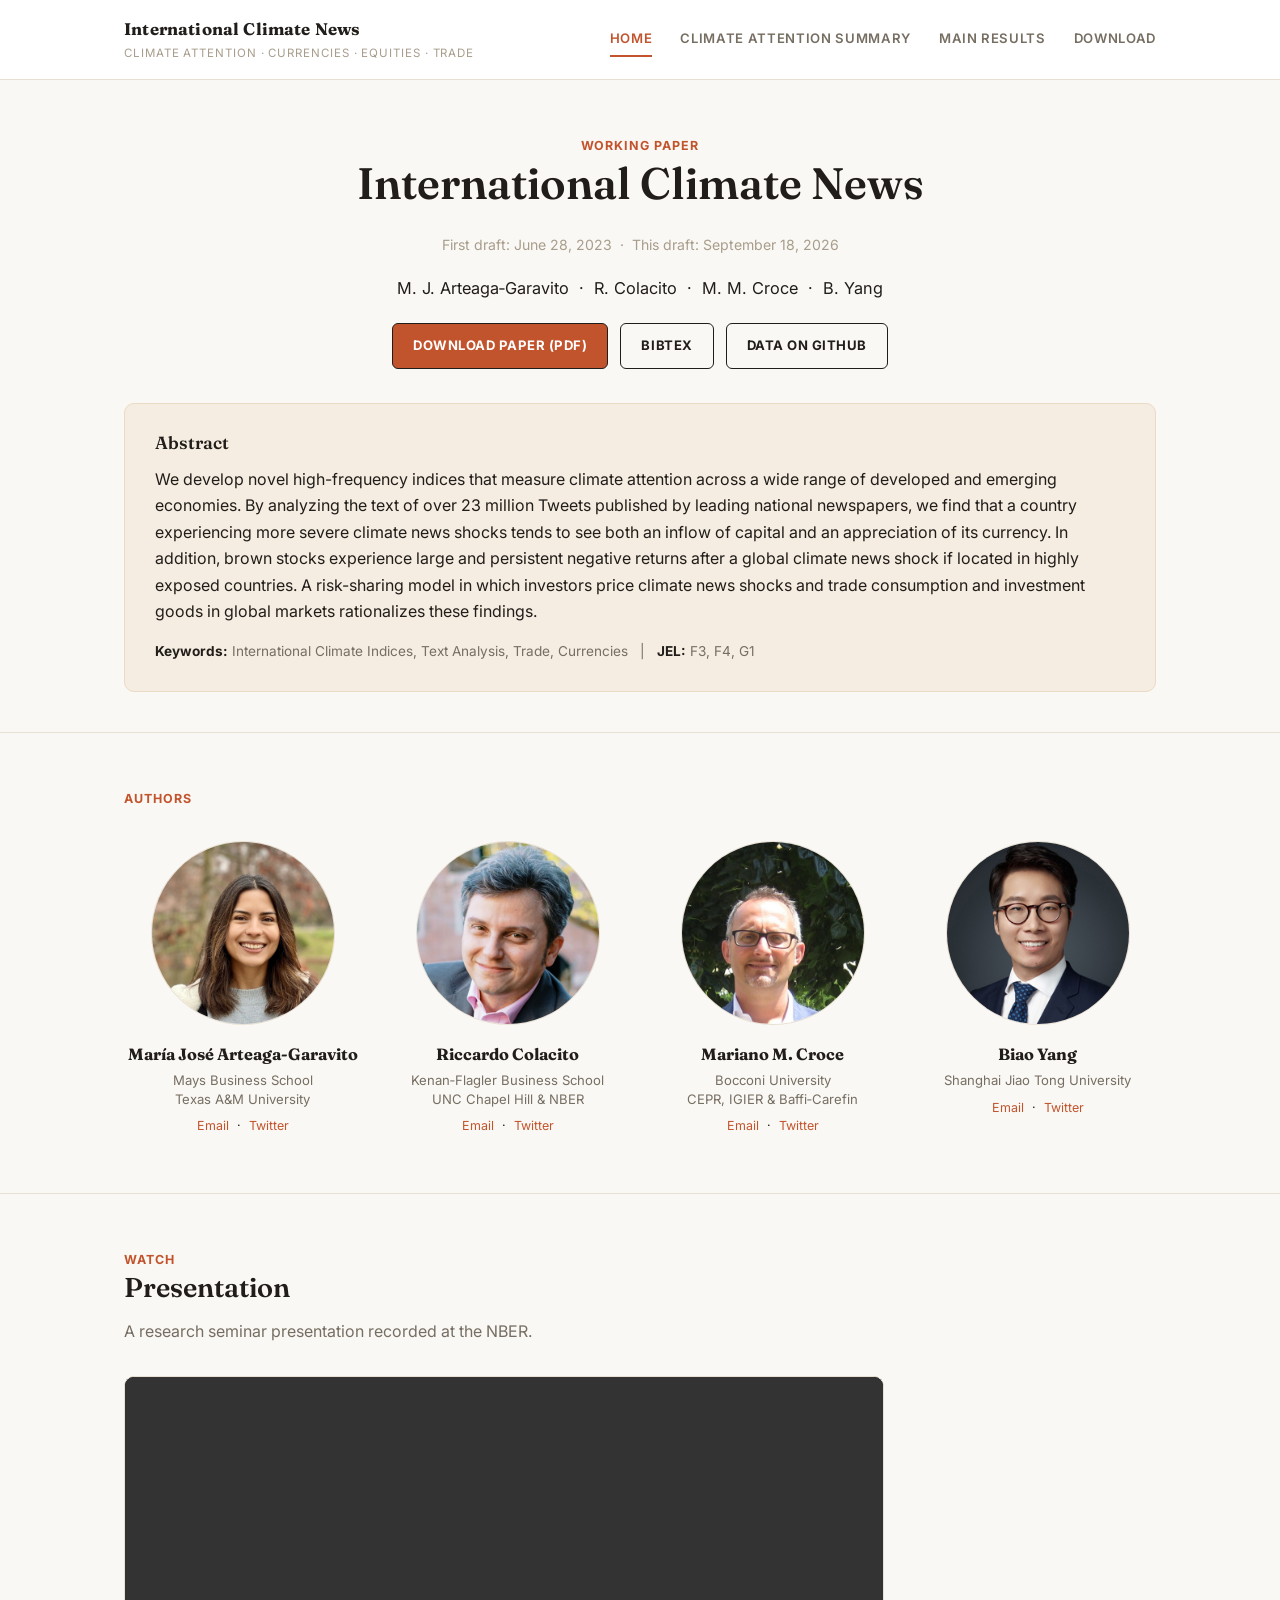
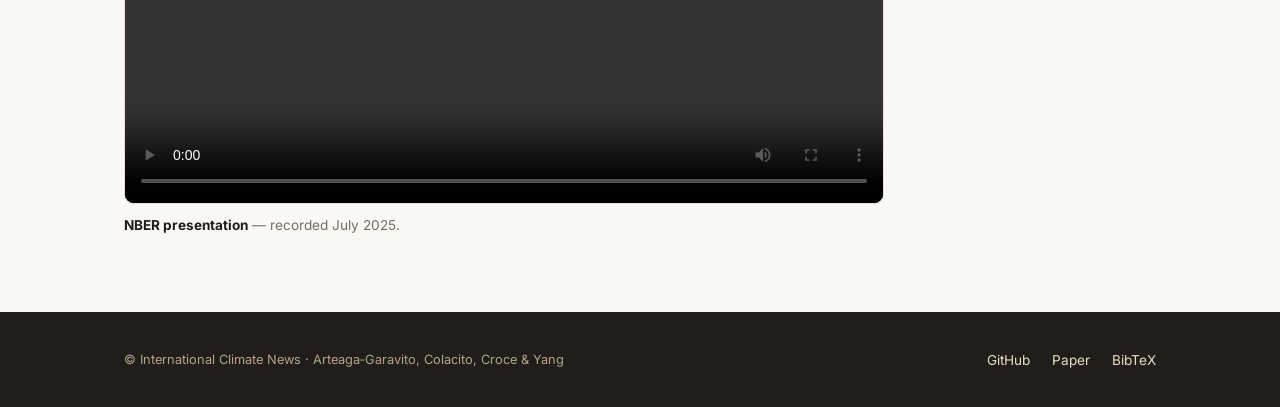
==== index.html @ 5bca8f9d "Use accented "María José" for Arteaga-Garavito's full first name Applies to the author card and BibT" ====
<!doctype html>
<html lang="en">
<head>
<meta charset="utf-8">
<meta name="viewport" content="width=device-width, initial-scale=1">
<title>International Climate News</title>
<meta name="description" content="International Climate News — Arteaga-Garavito, Colacito, Croce &amp; Yang. High-frequency climate attention indices, currencies, equities and global capital flows.">
<link rel="preconnect" href="https://fonts.googleapis.com">
<link rel="preconnect" href="https://fonts.gstatic.com" crossorigin>
<link href="https://fonts.googleapis.com/css2?family=Fraunces:opsz,wght@9..144,400;9..144,600;9..144,700&family=Inter:wght@400;500;600;700&display=swap" rel="stylesheet">
<link rel="stylesheet" href="assets/css/style.css">
</head>
<body>

<header class="site-header">
  <div class="header-inner">
    <a class="brand" href="index.html" style="text-decoration:none;">
      <span class="brand-text">
        <div class="brand-title">International Climate News</div>
        <div class="brand-sub">Climate attention &middot; currencies &middot; equities &middot; trade</div>
      </span>
    </a>
    <nav class="site-nav">
      <a href="index.html" class="active">Home</a>
      <a href="attention.html">Climate Attention Summary</a>
      <a href="results.html">Main Results</a>
      <a href="download.html">Download</a>
    </nav>
  </div>
</header>

<section class="hero hero-center">
  <div class="container">
    <div class="eyebrow">Working Paper</div>
    <h1>International Climate News</h1>
    <div class="dateline">First draft: June 28, 2023 &nbsp;&middot;&nbsp; This draft: September 18, 2026</div>

    <div class="authorline">
      M. J. Arteaga&#8209;Garavito &nbsp;&middot;&nbsp;
      R. Colacito &nbsp;&middot;&nbsp;
      M. M. Croce &nbsp;&middot;&nbsp;
      B. Yang
    </div>

    <div class="btn-row">
      <a class="btn solid" href="assets/paper/International_Climate_News.pdf">Download Paper (PDF)</a>
      <a class="btn outline" href="download.html#bibtex">BibTeX</a>
      <a class="btn outline" href="https://github.com/majoarteaga/ClimateAttentionACCY/tree/main">Data on GitHub</a>
    </div>

    <div class="card abstract-card">
      <h3>Abstract</h3>
      <p>We develop novel high-frequency indices that measure climate attention across a wide range of developed and emerging economies. By analyzing the text of over 23 million Tweets published by leading national newspapers, we find that a country experiencing more severe climate news shocks tends to see both an inflow of capital and an appreciation of its currency. In addition, brown stocks experience large and persistent negative returns after a global climate news shock if located in highly exposed countries. A risk-sharing model in which investors price climate news shocks and trade consumption and investment goods in global markets rationalizes these findings.</p>
      <div class="keywords">
        <strong>Keywords:</strong> International Climate Indices, Text Analysis, Trade, Currencies &nbsp;&nbsp;|&nbsp;&nbsp;
        <strong>JEL:</strong> F3, F4, G1
      </div>
    </div>
  </div>
</section>

<section class="page-section">
  <div class="container">
    <div class="eyebrow">Authors</div>

    <div class="authors-grid">

      <div class="author-card">
        <div class="author-photo"><img src="assets/img/authors/majo.jpg" alt="María José Arteaga-Garavito"></div>
        <div class="author-name">María José Arteaga&#8209;Garavito</div>
        <div class="author-role">Mays Business School<br>Texas A&amp;M University</div>
        <div class="author-links">
          <a href="mailto:majo_arteaga@hotmail.com">Email</a> &middot;
          <a href="https://twitter.com/MajoArteaga">Twitter</a>
        </div>
      </div>

      <div class="author-card">
        <div class="author-photo"><img src="assets/img/authors/ric.jpg" alt="Riccardo Colacito"></div>
        <div class="author-name">Riccardo Colacito</div>
        <div class="author-role">Kenan&#8209;Flagler Business School<br>UNC Chapel Hill &amp; NBER</div>
        <div class="author-links">
          <a href="mailto:ric@unc.edu">Email</a> &middot;
          <a href="https://twitter.com/RColacito">Twitter</a>
        </div>
      </div>

      <div class="author-card">
        <div class="author-photo"><img src="assets/img/authors/max.jpg" alt="Mariano Massimiliano Croce"></div>
        <div class="author-name">Mariano M. Croce</div>
        <div class="author-role">Bocconi University<br>CEPR, IGIER &amp; Baffi&#8209;Carefin</div>
        <div class="author-links">
          <a href="mailto:mmc287@gmail.com">Email</a> &middot;
          <a href="https://twitter.com/MCroce_MacroFin">Twitter</a>
        </div>
      </div>

      <div class="author-card">
        <div class="author-photo"><img src="assets/img/authors/biao.jpg" alt="Biao Yang"></div>
        <div class="author-name">Biao Yang</div>
        <div class="author-role">Shanghai Jiao Tong University</div>
        <div class="author-links">
          <a href="mailto:biao.yang@sjtu.edu.cn">Email</a> &middot;
          <a href="https://twitter.com/Biao90">Twitter</a>
        </div>
      </div>

    </div>
  </div>
</section>

<section class="page-section">
  <div class="container">
    <div class="eyebrow">Watch</div>
    <h2 class="section-title">Presentation</h2>
    <p class="section-intro">A research seminar presentation recorded at the NBER.</p>

    <div style="max-width:760px; margin-top:32px;">
      <div class="video-frame">
        <video controls preload="metadata">
          <source src="assets/video/NBER_video_July2025.mp4" type="video/mp4">
        </video>
      </div>
      <div class="video-caption"><strong>NBER presentation</strong> &mdash; recorded July 2025.</div>
    </div>
  </div>
</section>

<footer class="site-footer">
  <div class="footer-inner">
    <div class="footer-note">&copy; International Climate News &middot; Arteaga&#8209;Garavito, Colacito, Croce &amp; Yang</div>
    <div>
      <a href="https://github.com/majoarteaga/ClimateAttentionACCY/tree/main">GitHub</a>
      <a href="assets/paper/International_Climate_News.pdf">Paper</a>
      <a href="download.html#bibtex">BibTeX</a>
    </div>
  </div>
</footer>

<script src="assets/js/main.js"></script>
</body>
</html>
---- assets/css/style.css ----
/* International Climate News — site stylesheet */

:root {
  --ink: #211d1a;
  --accent: #c2542d;
  --accent-dark: #9c4321;
  --gray: #766e62;
  --gray-light: #a89d8c;
  --border: #e8e0d3;
  --tint: #f5ede1;
  --tint-border: #e9dbc4;
  --bg: #faf8f4;
  --card-bg: #fffefc;
  --max-w: 1080px;
}

* { box-sizing: border-box; }

html { scroll-behavior: smooth; }

body {
  margin: 0;
  background: var(--bg);
  color: var(--ink);
  font-family: "Inter", -apple-system, BlinkMacSystemFont, "Segoe UI", sans-serif;
  font-size: 16px;
  line-height: 1.65;
  -webkit-font-smoothing: antialiased;
}

h1, h2, h3, h4 {
  font-family: "Fraunces", Georgia, "Times New Roman", serif;
  color: var(--ink);
  line-height: 1.25;
  margin: 0 0 0.5em;
  font-weight: 600;
}

p { margin: 0 0 1em; color: var(--ink); }

a { color: var(--accent); text-decoration: none; }
a:hover { text-decoration: underline; }

img { max-width: 100%; display: block; }

.eyebrow {
  font-size: 0.78rem;
  font-weight: 700;
  letter-spacing: 0.08em;
  text-transform: uppercase;
  color: var(--accent);
}

.eyebrow.muted { color: var(--gray-light); }

.container {
  max-width: var(--max-w);
  margin: 0 auto;
  padding: 0 24px;
}

/* Header / nav */
header.site-header {
  border-bottom: 1px solid var(--border);
  position: sticky;
  top: 0;
  background: rgba(255,255,255,0.96);
  backdrop-filter: blur(6px);
  z-index: 50;
}

.header-inner {
  max-width: var(--max-w);
  margin: 0 auto;
  padding: 16px 24px;
  display: flex;
  align-items: center;
  justify-content: space-between;
  gap: 16px;
  flex-wrap: wrap;
}

.brand {
  display: flex;
  align-items: center;
  gap: 12px;
  color: var(--ink);
}

.brand-text .brand-title {
  font-family: "Fraunces", serif;
  font-weight: 700;
  font-size: 1.05rem;
  color: var(--ink);
  letter-spacing: 0.01em;
}

.brand-text .brand-sub {
  font-size: 0.72rem;
  letter-spacing: 0.08em;
  text-transform: uppercase;
  color: var(--gray-light);
}

nav.site-nav {
  display: flex;
  gap: 28px;
  flex-wrap: wrap;
}

nav.site-nav a {
  font-size: 0.82rem;
  font-weight: 600;
  letter-spacing: 0.05em;
  text-transform: uppercase;
  color: var(--gray);
  padding: 6px 0;
  border-bottom: 2px solid transparent;
}

nav.site-nav a:hover,
nav.site-nav a.active {
  color: var(--accent);
  border-bottom-color: var(--accent);
  text-decoration: none;
}

/* Hero */
.hero {
  padding: 56px 0 40px;
  border-bottom: 1px solid var(--border);
}

.hero h1 {
  font-size: clamp(2rem, 4vw, 2.75rem);
  max-width: 820px;
}

.hero .dateline {
  color: var(--gray-light);
  font-size: 0.88rem;
  margin-top: 6px;
}

.authorline {
  font-size: 1.02rem;
  margin: 18px 0 22px;
  color: var(--ink);
}

.authorline .aff {
  color: var(--gray);
  font-size: 0.86rem;
}

/* Centered hero (Home) */
.hero-center > .container > .eyebrow,
.hero-center > .container > h1,
.hero-center > .container > .dateline,
.hero-center > .container > .authorline {
  text-align: center;
}
.hero-center h1 { margin-left: auto; margin-right: auto; }
.hero-center .btn-row { justify-content: center; }

/* Justified, wide-measure paragraphs */
.justify { text-align: justify; text-align-last: left; }
.wide-justify {
  max-width: none !important;
  text-align: justify;
  text-align-last: left;
}

/* Buttons */
.btn-row {
  display: flex;
  flex-wrap: wrap;
  gap: 12px;
  margin-top: 22px;
}

.btn {
  display: inline-flex;
  align-items: center;
  gap: 8px;
  padding: 11px 20px;
  border-radius: 6px;
  font-size: 0.82rem;
  font-weight: 700;
  letter-spacing: 0.04em;
  text-transform: uppercase;
  border: 1.5px solid var(--ink);
  cursor: pointer;
  font-family: inherit;
}

.btn.solid {
  background: var(--accent);
  color: #fff;
}
.btn.solid:hover { background: var(--accent-dark); text-decoration: none; }

.btn.outline {
  background: transparent;
  color: var(--ink);
}
.btn.outline:hover { background: var(--tint); text-decoration: none; }

/* Abstract card */
.card {
  border: 1px solid var(--border);
  border-radius: 10px;
  padding: 28px 30px;
  background: var(--card-bg);
}

.abstract-card {
  margin-top: 34px;
  background: var(--tint);
  border-color: var(--tint-border);
}

.abstract-card h3 {
  margin-bottom: 12px;
  font-size: 1.1rem;
}

.keywords {
  margin-top: 16px;
  font-size: 0.85rem;
  color: var(--gray);
}

.keywords strong { color: var(--ink); }

/* Sections */
section.page-section {
  padding: 56px 0;
  border-bottom: 1px solid var(--border);
}

section.page-section:last-of-type { border-bottom: none; }

.section-label {
  margin-bottom: 8px;
}

.section-title {
  font-size: 1.7rem;
  max-width: 760px;
}

.section-intro {
  color: var(--gray);
  max-width: 720px;
  margin-top: 10px;
}

/* Authors grid */
.authors-grid {
  display: grid;
  grid-template-columns: repeat(4, 1fr);
  gap: 28px;
  margin-top: 32px;
}

@media (max-width: 820px) {
  .authors-grid { grid-template-columns: repeat(2, 1fr); }
}
@media (max-width: 480px) {
  .authors-grid { grid-template-columns: 1fr; }
}

.author-card { text-align: center; }

.author-photo {
  width: 184px;
  height: 184px;
  border-radius: 50%;
  overflow: hidden;
  margin: 0 auto 16px;
  border: 1px solid var(--border);
  background: var(--tint);
}

.author-photo img {
  width: 100%;
  height: 100%;
  object-fit: cover;
}

.author-name {
  font-family: "Fraunces", serif;
  font-weight: 700;
  color: var(--ink);
  font-size: 1.02rem;
}

.author-role {
  font-size: 0.82rem;
  color: var(--gray);
  margin-top: 3px;
  line-height: 1.4;
}

.author-links {
  margin-top: 8px;
  font-size: 0.78rem;
}

.author-links a { color: var(--accent); margin: 0 4px; }

/* Videos */
.video-grid {
  display: grid;
  grid-template-columns: 1fr 1fr;
  gap: 28px;
  margin-top: 32px;
}

@media (max-width: 820px) {
  .video-grid { grid-template-columns: 1fr; }
}

.video-frame {
  position: relative;
  width: 100%;
  aspect-ratio: 16 / 9;
  border-radius: 10px;
  overflow: hidden;
  border: 1px solid var(--border);
  background: #000;
}

.video-frame video,
.video-frame iframe {
  width: 100%;
  height: 100%;
  border: 0;
  display: block;
}

.video-caption {
  margin-top: 10px;
  font-size: 0.85rem;
  color: var(--gray);
}

.video-caption strong { color: var(--ink); }

/* Stat strip */
.stat-strip {
  display: grid;
  grid-template-columns: repeat(4, 1fr);
  gap: 20px;
  margin-top: 34px;
}

@media (max-width: 820px) {
  .stat-strip { grid-template-columns: repeat(2, 1fr); }
}

.stat-box {
  border: 1px solid var(--border);
  border-radius: 10px;
  padding: 20px;
}

.stat-num {
  font-family: "Fraunces", serif;
  font-size: 1.9rem;
  color: var(--ink);
  font-weight: 700;
}

.stat-label {
  font-size: 0.82rem;
  color: var(--gray);
  margin-top: 4px;
}

/* Figure block */
.figure-block {
  margin-top: 30px;
  border: 1px solid var(--border);
  border-radius: 10px;
  overflow: hidden;
  background: var(--card-bg);
}

.figure-block img { width: 100%; }

.figure-caption {
  padding: 16px 22px 20px;
  border-top: 1px solid var(--border);
  background: #fdfbf7;
}

.figure-caption .fig-tag {
  font-size: 0.72rem;
  font-weight: 700;
  letter-spacing: 0.06em;
  text-transform: uppercase;
  color: var(--gray-light);
}

.figure-caption p {
  margin: 6px 0 0;
  font-size: 0.9rem;
  color: var(--gray);
}

/* Methodology steps */
.steps {
  margin-top: 30px;
  display: grid;
  grid-template-columns: repeat(3, 1fr);
  gap: 22px;
}

@media (max-width: 820px) {
  .steps { grid-template-columns: 1fr; }
}

.step {
  border: 1px solid var(--border);
  border-radius: 10px;
  padding: 22px;
}

.step-num {
  font-family: "Fraunces", serif;
  color: var(--accent);
  font-size: 1.3rem;
  font-weight: 700;
  margin-bottom: 8px;
}

.step h4 { font-size: 1rem; margin-bottom: 6px; }
.step p { font-size: 0.88rem; color: var(--gray); margin: 0; }

/* Results category cards */
.result-card {
  margin-top: 36px;
  border: 1px solid var(--border);
  border-radius: 12px;
  overflow: hidden;
}

.result-head {
  padding: 24px 28px 0;
}

.result-head .eyebrow { color: var(--accent); }

.result-head h3 {
  font-size: 1.4rem;
  margin: 6px 0 10px;
}

.result-head p {
  color: var(--gray);
  text-align: justify;
  text-align-last: left;
}

.result-figure { padding: 8px 28px 28px; }

.result-figure img {
  border: 1px solid var(--border);
  border-radius: 8px;
}

.result-figure .figure-caption {
  border: none;
  padding: 14px 2px 0;
  background: transparent;
}

.finding-box {
  margin: 0 28px 26px;
  background: var(--tint);
  border: 1px solid var(--tint-border);
  border-radius: 8px;
  padding: 16px 20px;
}

.finding-box .eyebrow { color: var(--ink); font-size: 0.72rem; }
.finding-box p { margin: 6px 0 0; font-size: 0.92rem; }

/* Download cards */
.download-grid {
  display: grid;
  grid-template-columns: 1fr 1fr;
  gap: 24px;
  margin-top: 30px;
}

@media (max-width: 820px) {
  .download-grid { grid-template-columns: 1fr; }
}

.download-card {
  border: 1px solid var(--border);
  border-radius: 12px;
  padding: 28px;
  display: flex;
  flex-direction: column;
  gap: 12px;
}

.download-card .icon {
  width: 42px;
  height: 42px;
  border-radius: 10px;
  background: var(--tint);
  display: flex;
  align-items: center;
  justify-content: center;
  color: var(--accent);
  font-size: 1.2rem;
}

.download-card h3 { font-size: 1.15rem; margin-bottom: 2px; }
.download-card p { color: var(--gray); font-size: 0.92rem; flex-grow: 1; }

/* Bibtex */
.bibtex-box {
  margin-top: 14px;
  background: var(--tint);
  border: 1px solid var(--border);
  border-radius: 8px;
  padding: 18px 20px;
  font-family: "SFMono-Regular", Consolas, "Liberation Mono", Menlo, monospace;
  font-size: 0.82rem;
  color: var(--ink);
  white-space: pre-wrap;
  word-break: break-word;
  position: relative;
}

.copy-btn {
  position: absolute;
  top: 12px;
  right: 12px;
  font-size: 0.7rem;
  font-weight: 700;
  letter-spacing: 0.04em;
  text-transform: uppercase;
  background: var(--card-bg);
  border: 1px solid var(--border);
  border-radius: 5px;
  padding: 5px 10px;
  cursor: pointer;
  color: var(--accent);
  font-family: "Inter", sans-serif;
}
.copy-btn:hover { background: var(--tint); }

/* Data dictionary table */
.data-table {
  margin-top: 16px;
  width: 100%;
  border-collapse: collapse;
  font-size: 0.88rem;
}

.data-table th, .data-table td {
  text-align: left;
  padding: 10px 12px;
  border-bottom: 1px solid var(--border);
}

.data-table th {
  color: var(--accent);
  font-size: 0.75rem;
  text-transform: uppercase;
  letter-spacing: 0.05em;
}

.data-table td { color: var(--gray); }

/* Footer */
footer.site-footer {
  background: var(--ink);
  color: #e9ddc9;
  padding: 34px 0;
  margin-top: 20px;
}

.footer-inner {
  max-width: var(--max-w);
  margin: 0 auto;
  padding: 0 24px;
  display: flex;
  align-items: center;
  justify-content: space-between;
  flex-wrap: wrap;
  gap: 16px;
}

.footer-inner a {
  color: #e9ddc9;
  font-size: 0.85rem;
  margin-left: 18px;
}

.footer-inner a:first-of-type { margin-left: 0; }

.footer-note {
  font-size: 0.8rem;
  color: #b3a58e;
}

/* Utility */
.mt-0 { margin-top: 0; }
.text-center { text-align: center; }
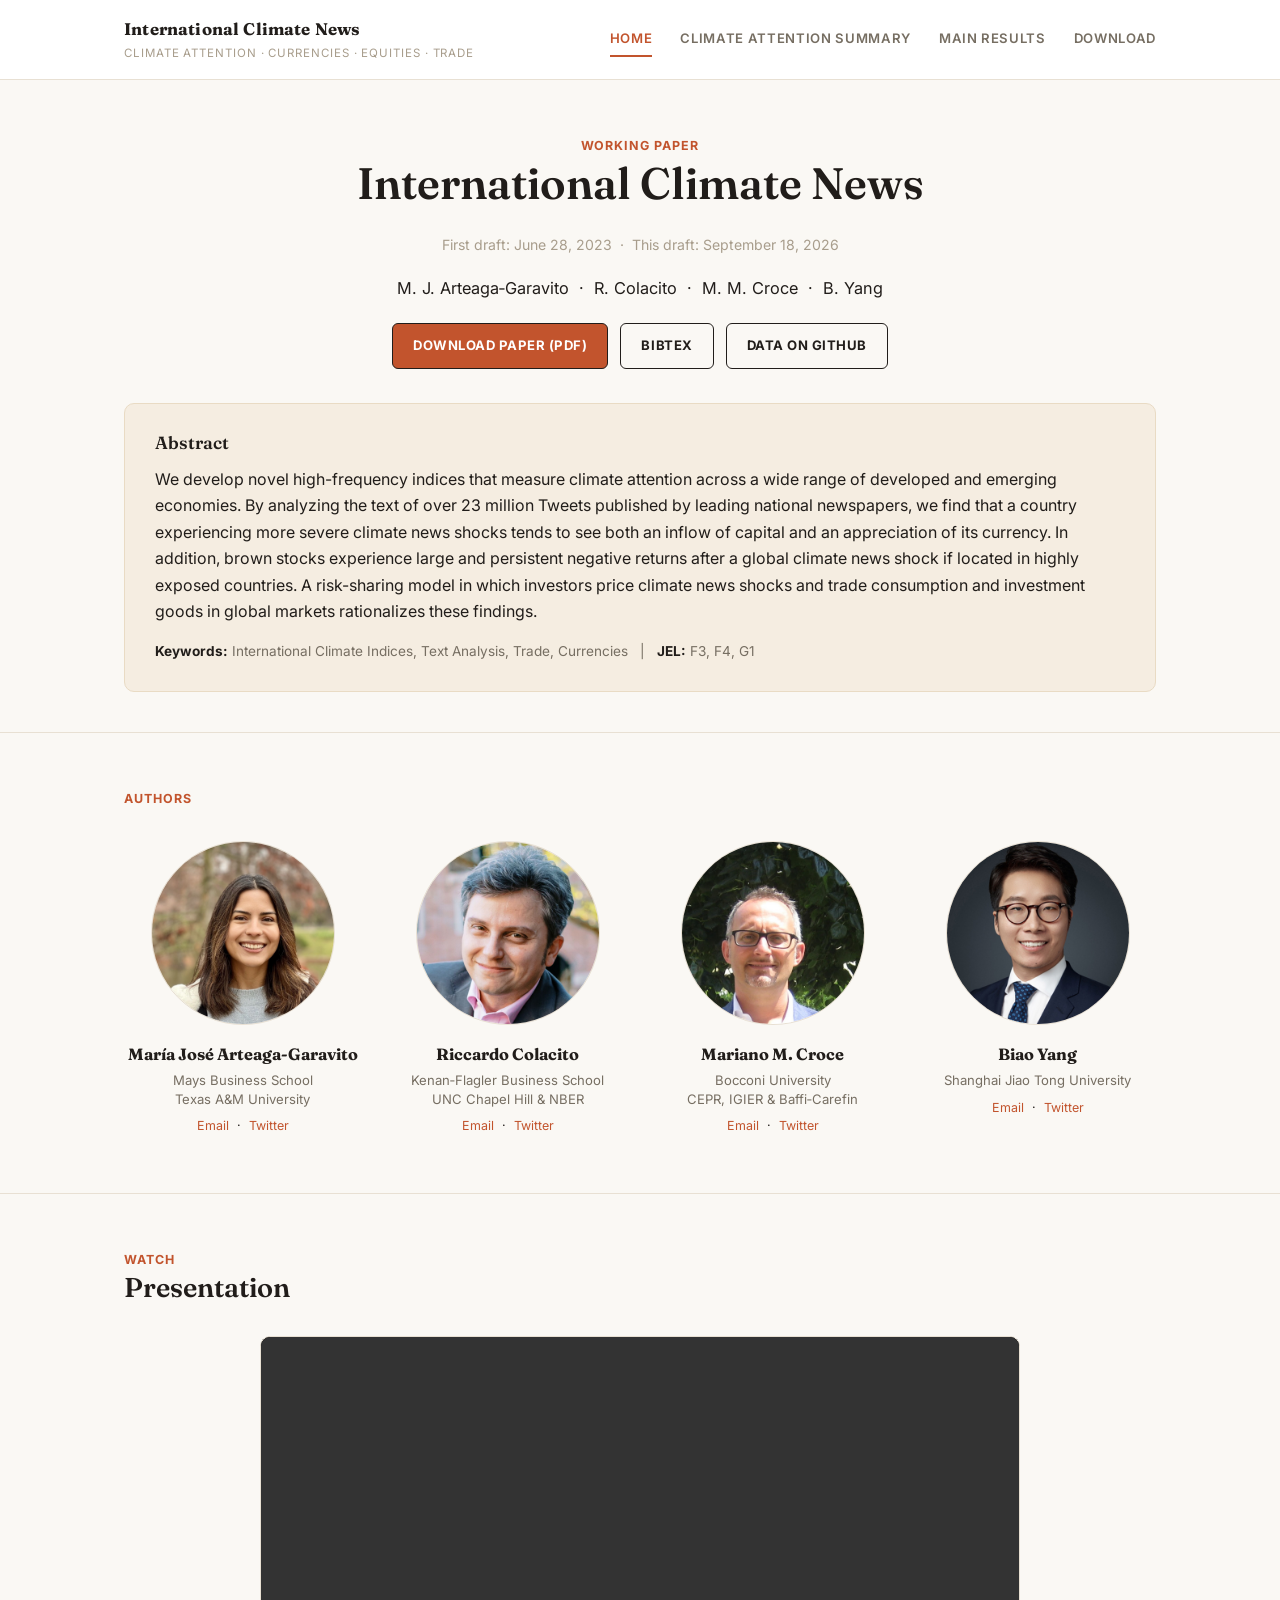
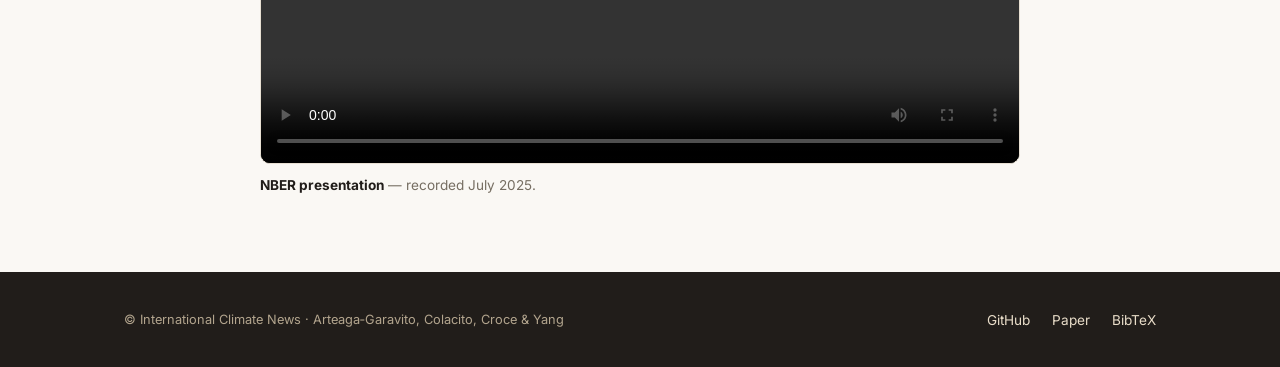
==== commit 69d44ce9: "Center the NBER video and drop the intro description line Co-Authored-By: Claude Sonnet 5 <noreply@a" ====
--- a/index.html
+++ b/index.html
@@ -113,9 +113,8 @@
   <div class="container">
     <div class="eyebrow">Watch</div>
     <h2 class="section-title">Presentation</h2>
-    <p class="section-intro">A research seminar presentation recorded at the NBER.</p>
 
-    <div style="max-width:760px; margin-top:32px;">
+    <div style="max-width:760px; margin:32px auto 0;">
       <div class="video-frame">
         <video controls preload="metadata">
           <source src="assets/video/NBER_video_July2025.mp4" type="video/mp4">
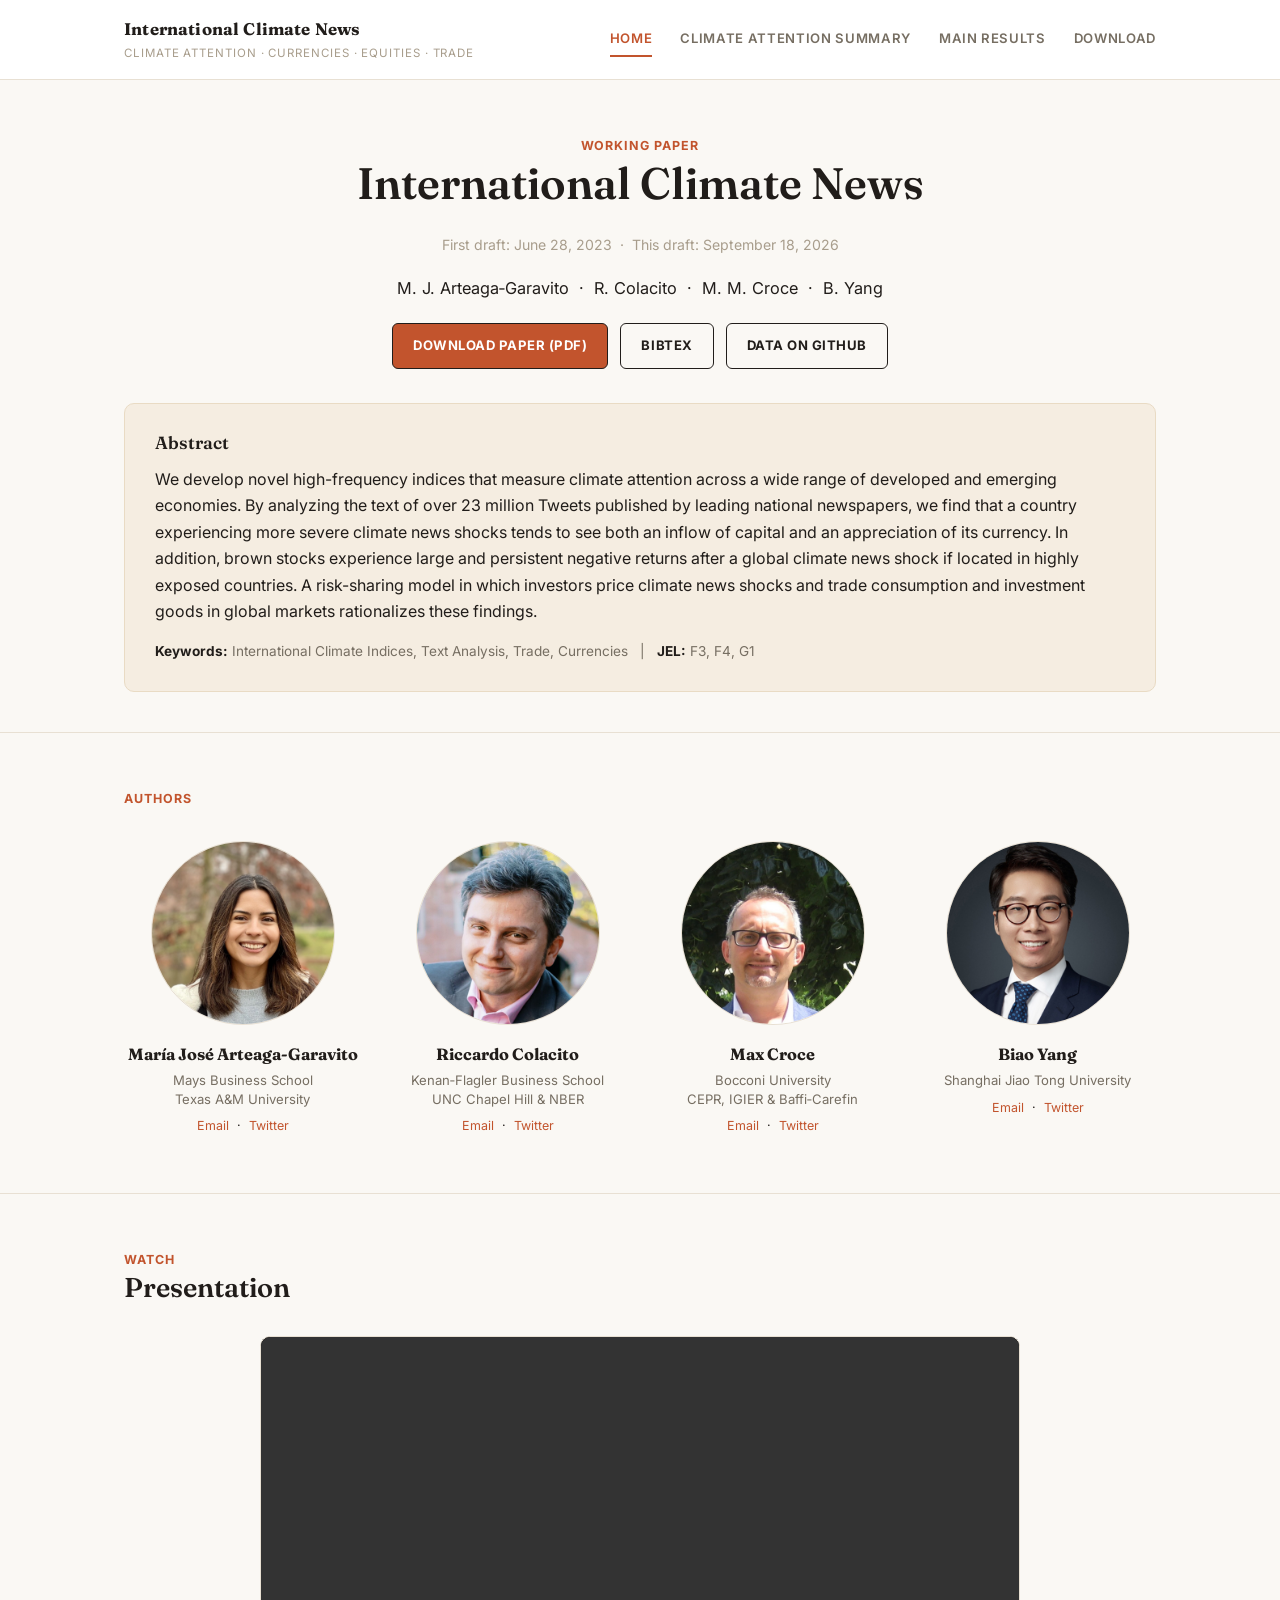
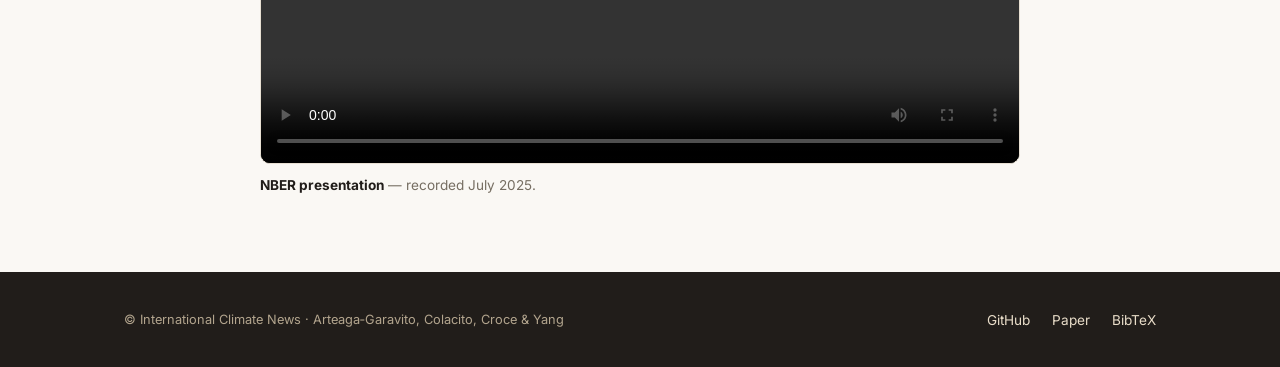
==== commit 00060505: "Display Croce as "Max Croce" on the author card Co-Authored-By: Claude Sonnet 5 <noreply@anthropic.c" ====
--- a/index.html
+++ b/index.html
@@ -86,8 +86,8 @@
       </div>
 
       <div class="author-card">
-        <div class="author-photo"><img src="assets/img/authors/max.jpg" alt="Mariano Massimiliano Croce"></div>
-        <div class="author-name">Mariano M. Croce</div>
+        <div class="author-photo"><img src="assets/img/authors/max.jpg" alt="Max Croce"></div>
+        <div class="author-name">Max Croce</div>
         <div class="author-role">Bocconi University<br>CEPR, IGIER &amp; Baffi&#8209;Carefin</div>
         <div class="author-links">
           <a href="mailto:mmc287@gmail.com">Email</a> &middot;
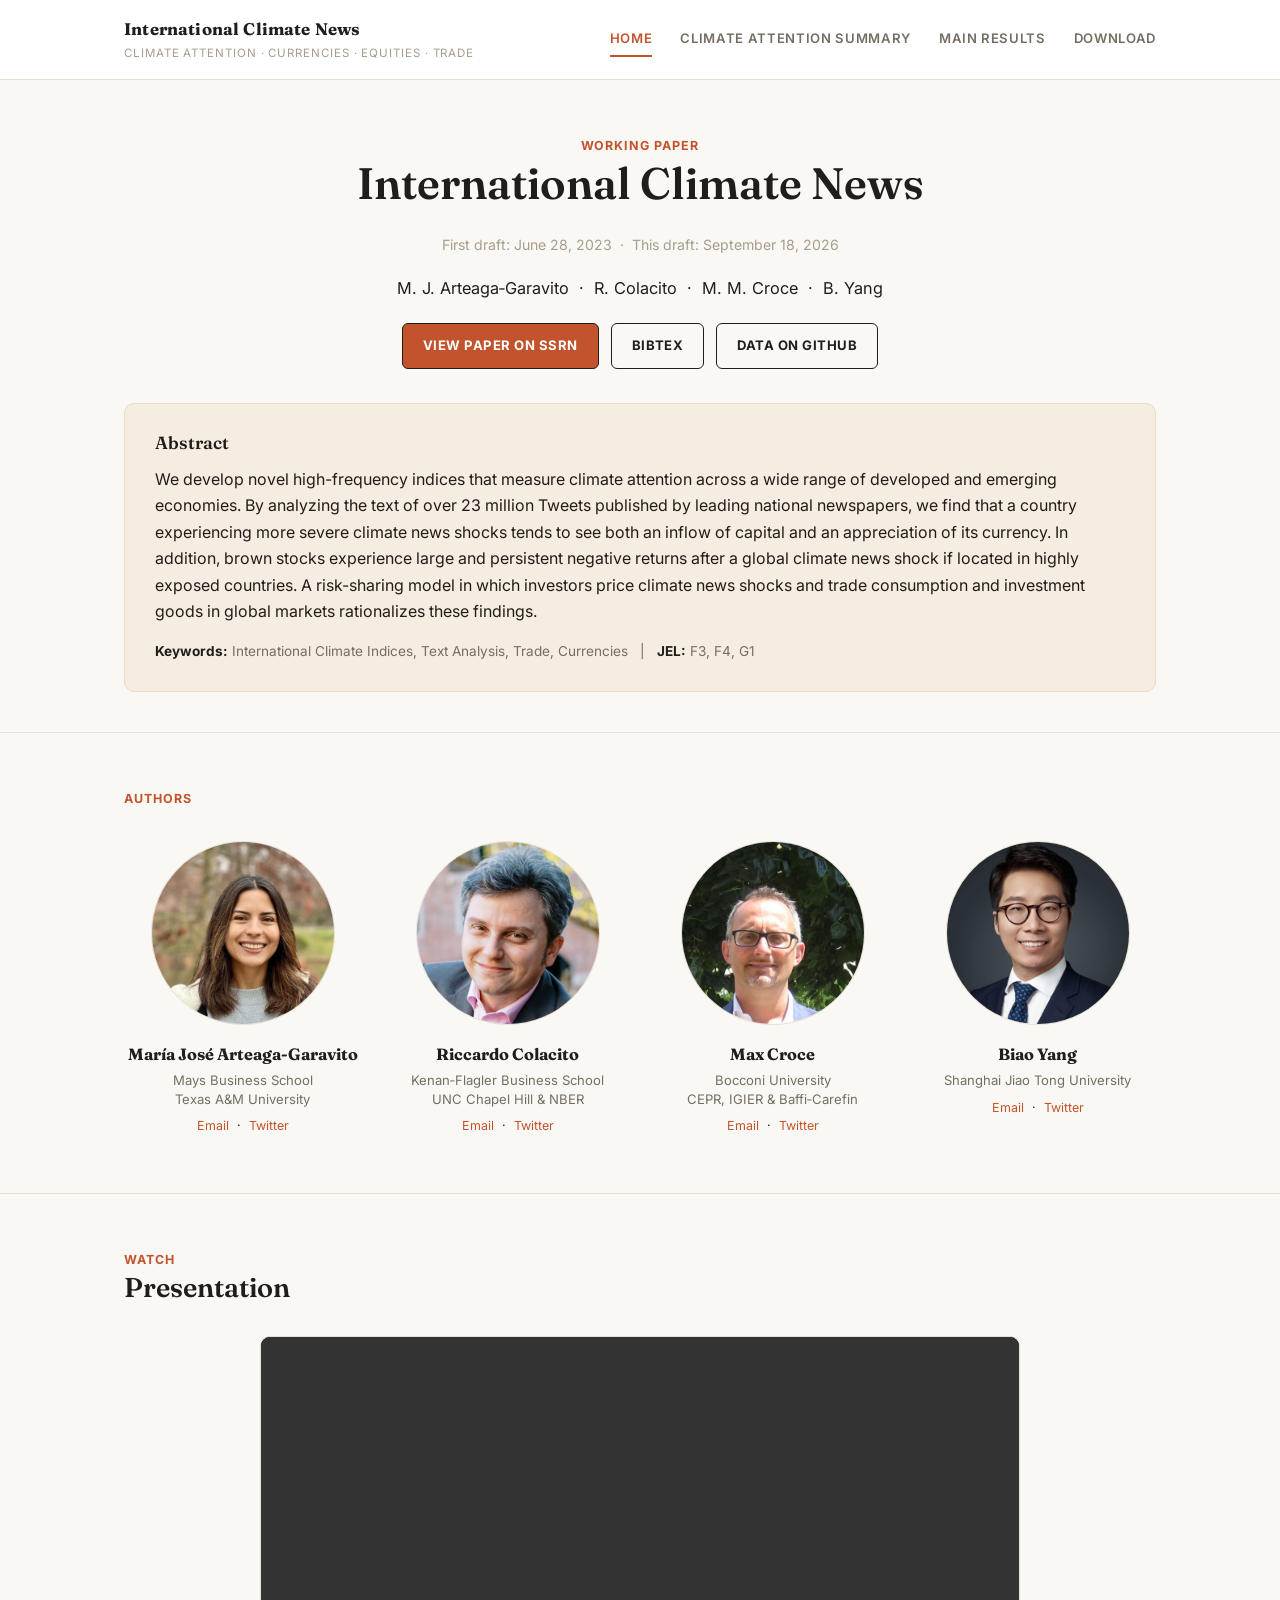
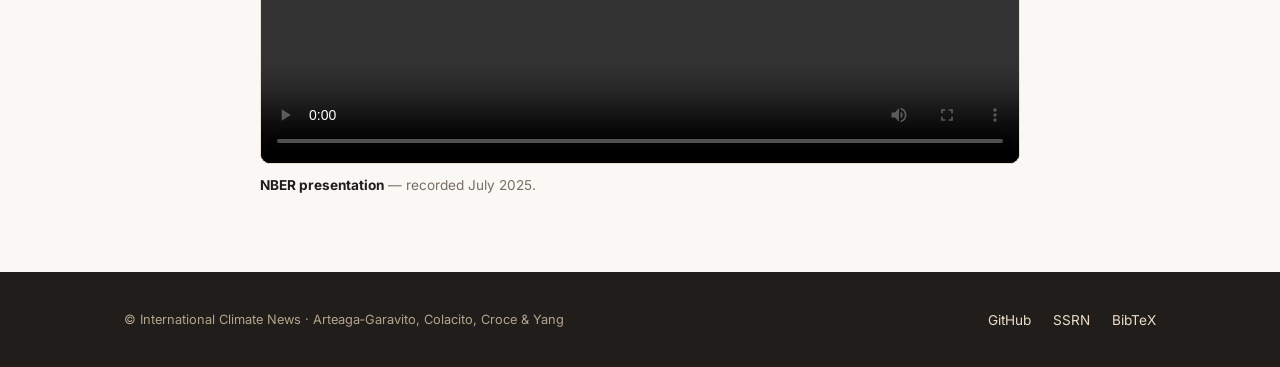
==== commit 88202af7: "Point all paper links to SSRN and drop the hosted PDF Every "Download Paper" / "Paper" link now goes" ====
--- a/index.html
+++ b/index.html
@@ -43,7 +43,7 @@
     </div>
 
     <div class="btn-row">
-      <a class="btn solid" href="assets/paper/International_Climate_News.pdf">Download Paper (PDF)</a>
+      <a class="btn solid" href="https://papers.ssrn.com/sol3/papers.cfm?abstract_id=4713016" target="_blank" rel="noopener">View Paper on SSRN</a>
       <a class="btn outline" href="download.html#bibtex">BibTeX</a>
       <a class="btn outline" href="https://github.com/majoarteaga/ClimateAttentionACCY/tree/main">Data on GitHub</a>
     </div>
@@ -130,7 +130,7 @@
     <div class="footer-note">&copy; International Climate News &middot; Arteaga&#8209;Garavito, Colacito, Croce &amp; Yang</div>
     <div>
       <a href="https://github.com/majoarteaga/ClimateAttentionACCY/tree/main">GitHub</a>
-      <a href="assets/paper/International_Climate_News.pdf">Paper</a>
+      <a href="https://papers.ssrn.com/sol3/papers.cfm?abstract_id=4713016" target="_blank" rel="noopener">SSRN</a>
       <a href="download.html#bibtex">BibTeX</a>
     </div>
   </div>
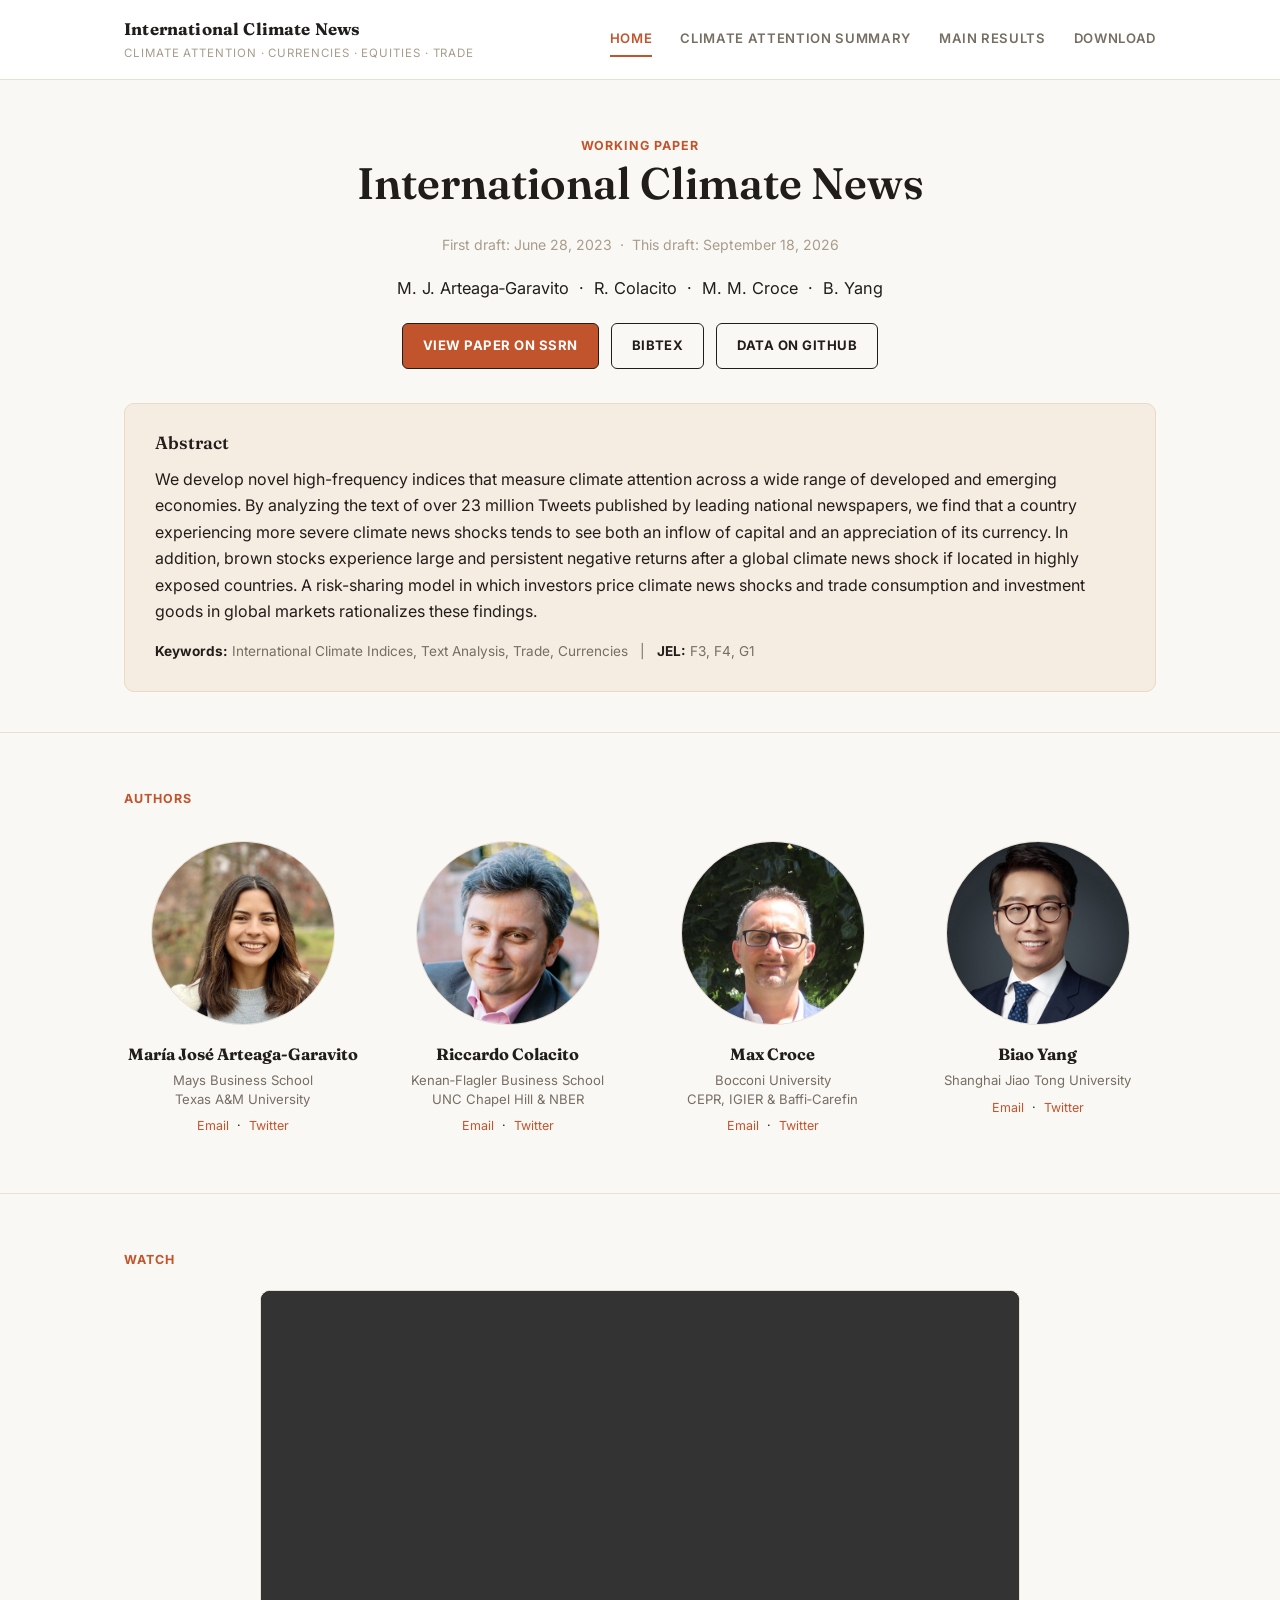
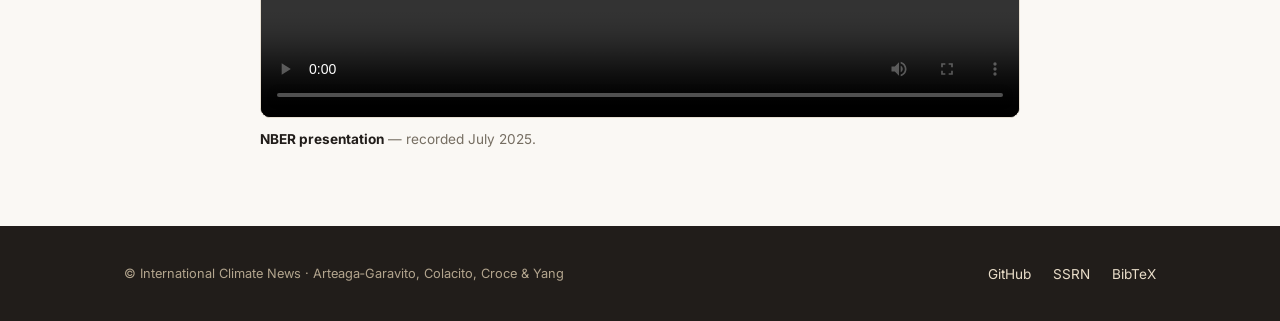
==== commit 9e963c55: "Remove Watch section subtitle; re-center Max's photo crop The face in max.jpg was shifted left of th" ====
--- a/index.html
+++ b/index.html
@@ -112,9 +112,8 @@
 <section class="page-section">
   <div class="container">
     <div class="eyebrow">Watch</div>
-    <h2 class="section-title">Presentation</h2>
 
-    <div style="max-width:760px; margin:32px auto 0;">
+    <div style="max-width:760px; margin:20px auto 0;">
       <div class="video-frame">
         <video controls preload="metadata">
           <source src="assets/video/NBER_video_July2025.mp4" type="video/mp4">
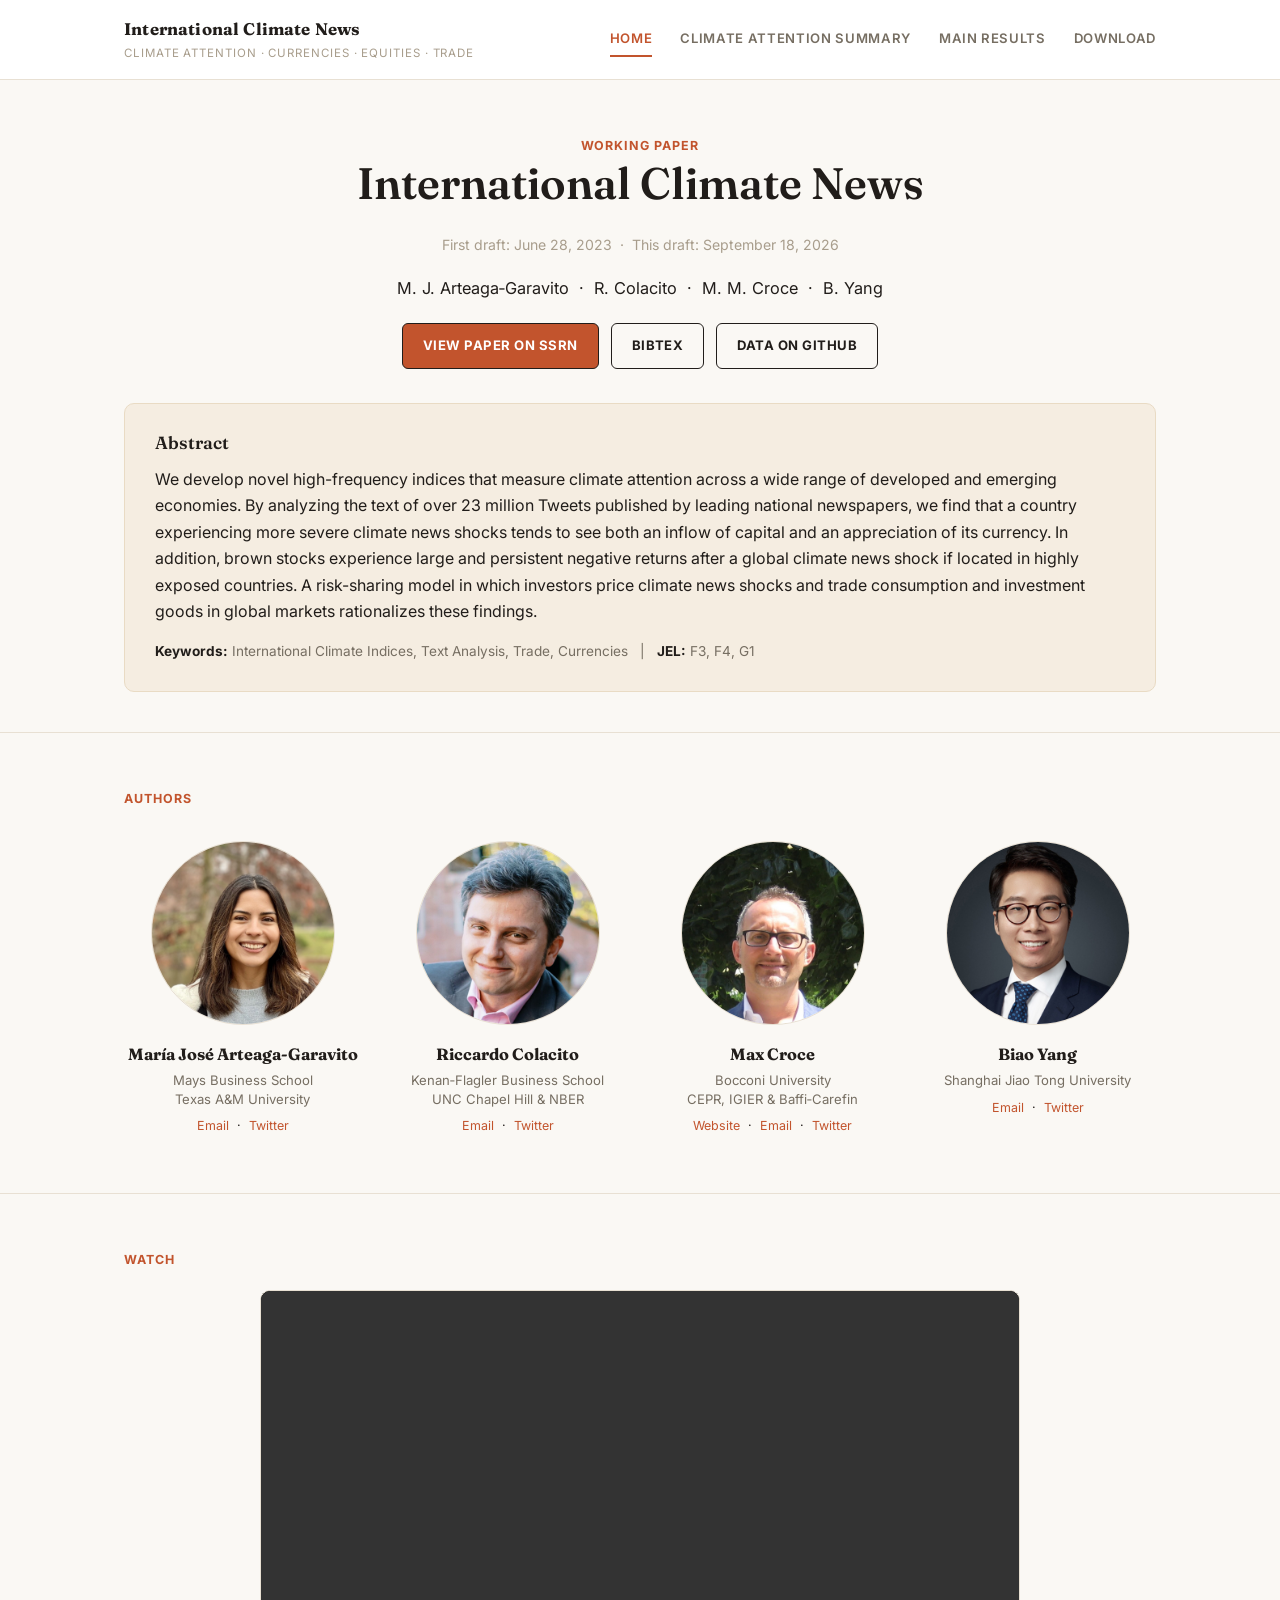
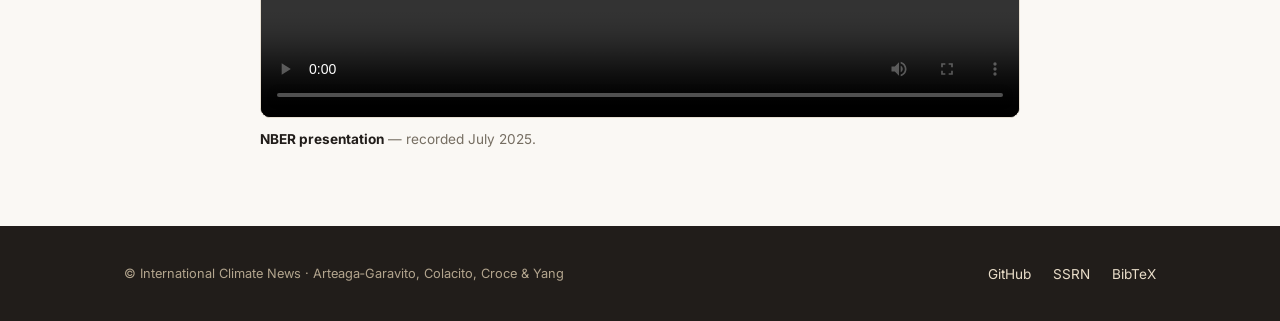
==== commit f51f1ef2: "Add Max Croce's website to his author card Co-Authored-By: Claude Opus 5.5 <noreply@anthropic.com>" ====
--- a/index.html
+++ b/index.html
@@ -90,6 +90,7 @@
         <div class="author-name">Max Croce</div>
         <div class="author-role">Bocconi University<br>CEPR, IGIER &amp; Baffi&#8209;Carefin</div>
         <div class="author-links">
+          <a href="https://mmcroce.com/" target="_blank" rel="noopener">Website</a> &middot;
           <a href="mailto:mmc287@gmail.com">Email</a> &middot;
           <a href="https://twitter.com/MCroce_MacroFin">Twitter</a>
         </div>
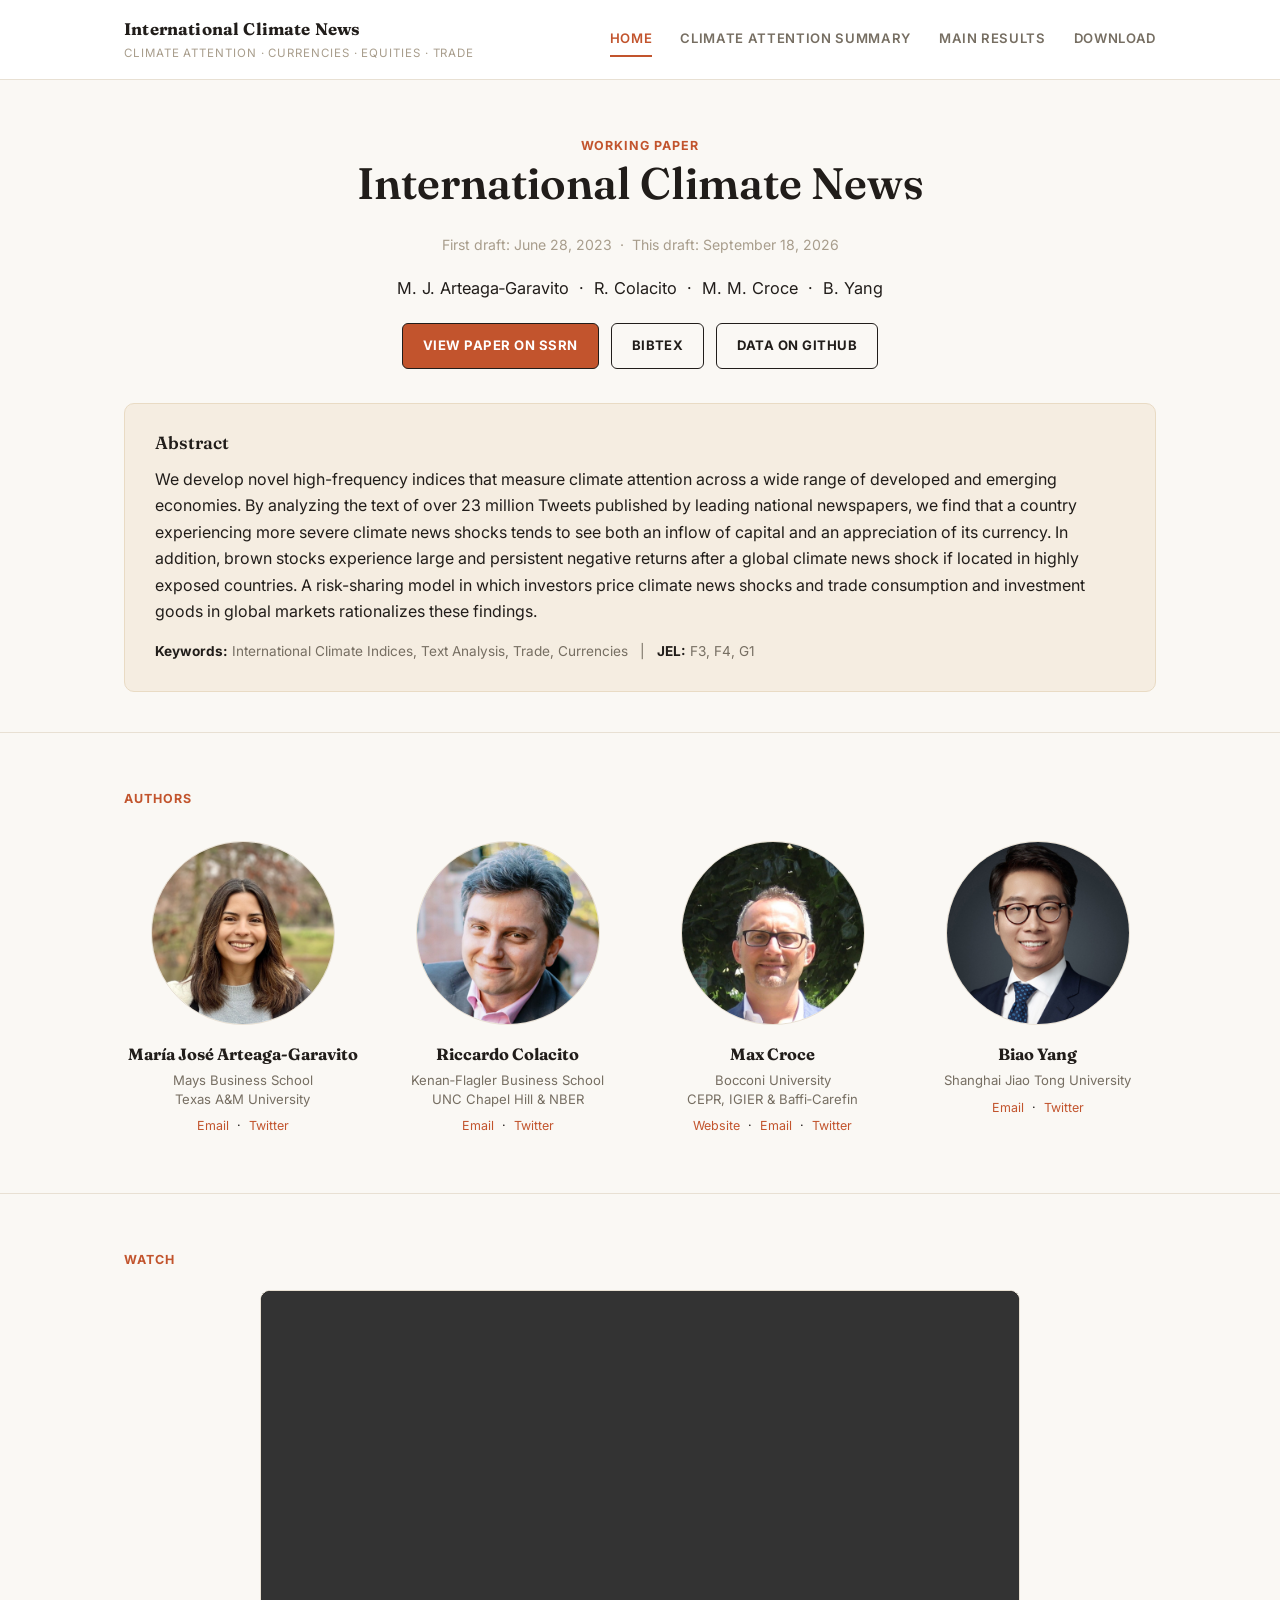
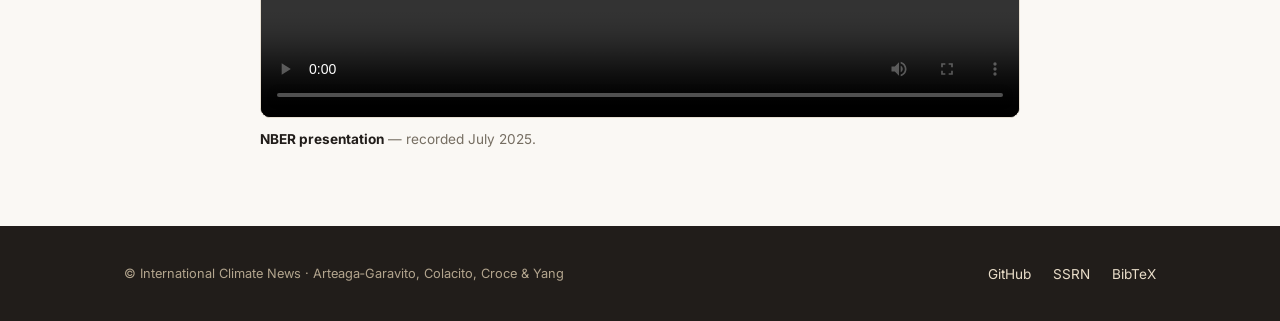
==== commit 5b3259cc: "Re-center Arteaga-Garavito photo; use Texas A&M email Co-Authored-By: Claude Opus 5.5 <noreply@anthr" ====
--- a/index.html
+++ b/index.html
@@ -70,7 +70,7 @@
         <div class="author-name">María José Arteaga&#8209;Garavito</div>
         <div class="author-role">Mays Business School<br>Texas A&amp;M University</div>
         <div class="author-links">
-          <a href="mailto:majo_arteaga@hotmail.com">Email</a> &middot;
+          <a href="mailto:maria.arteaga@tamu.edu">Email</a> &middot;
           <a href="https://twitter.com/MajoArteaga">Twitter</a>
         </div>
       </div>
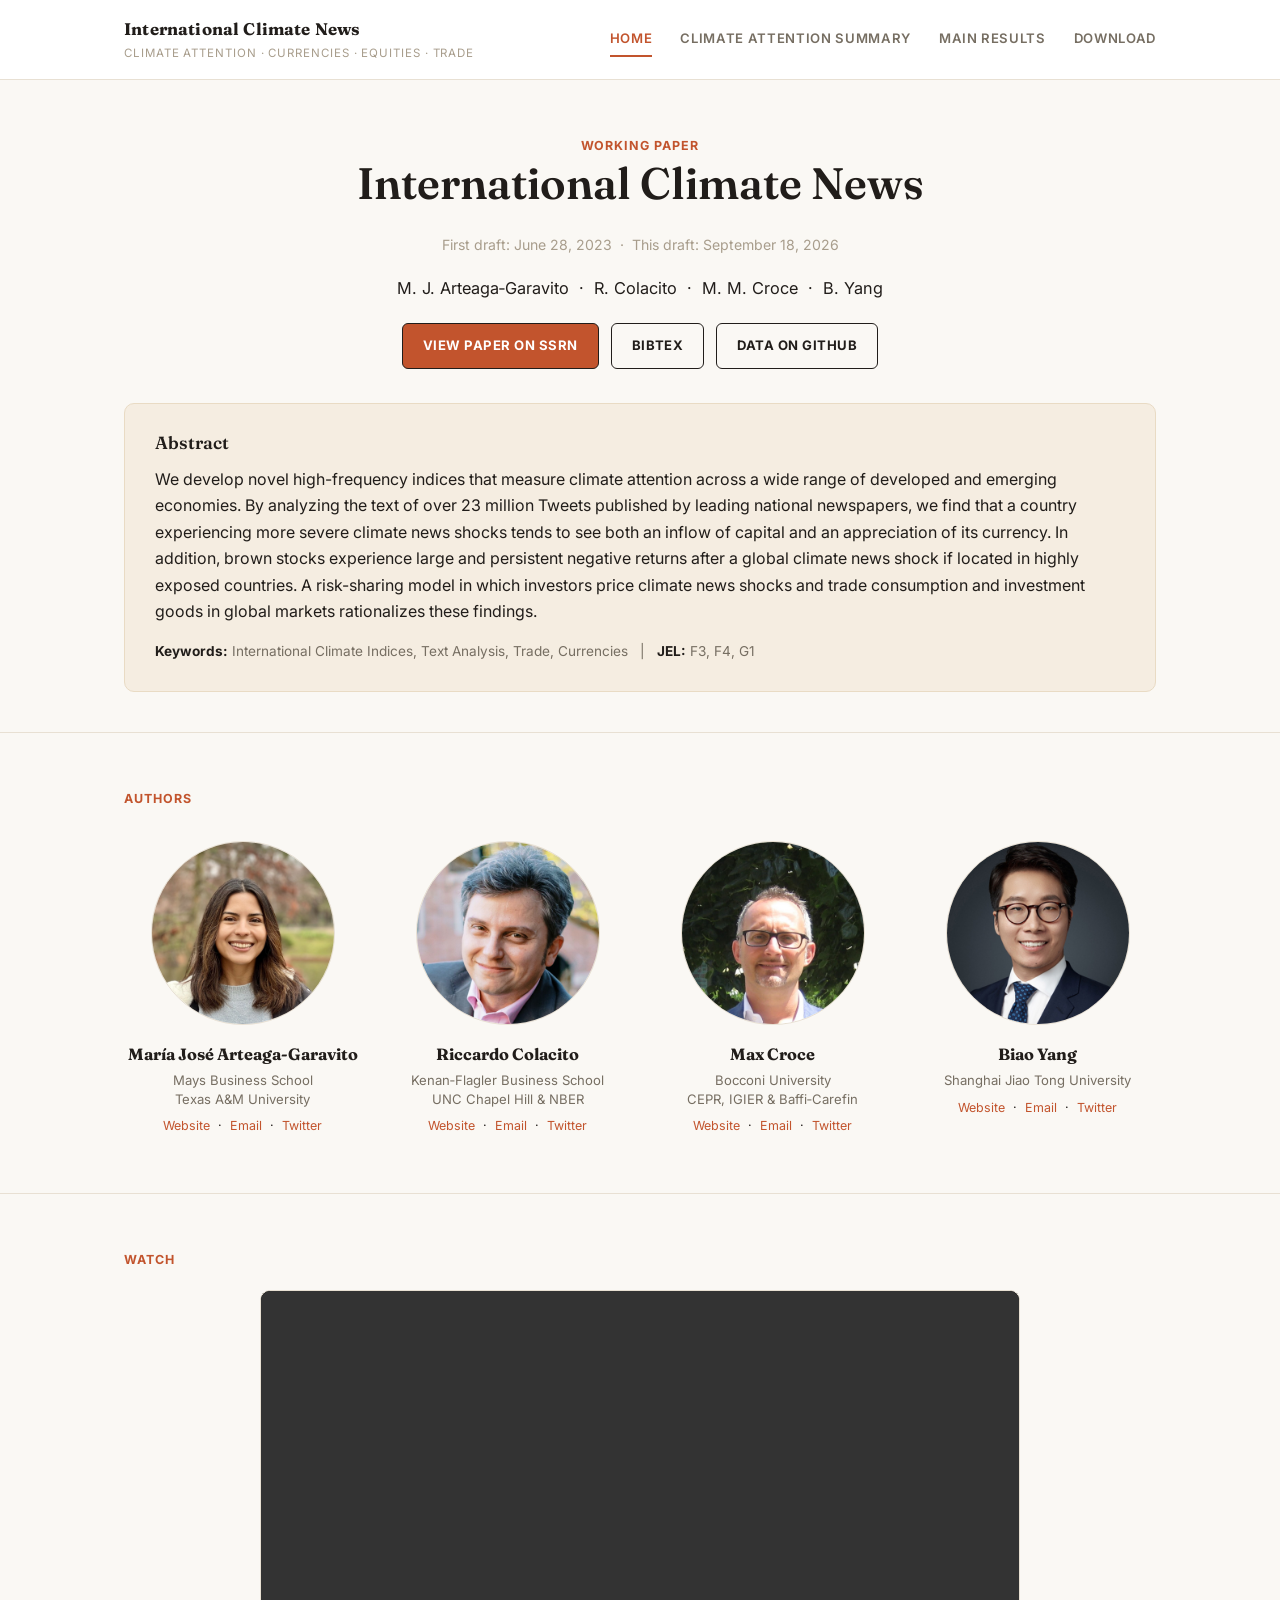
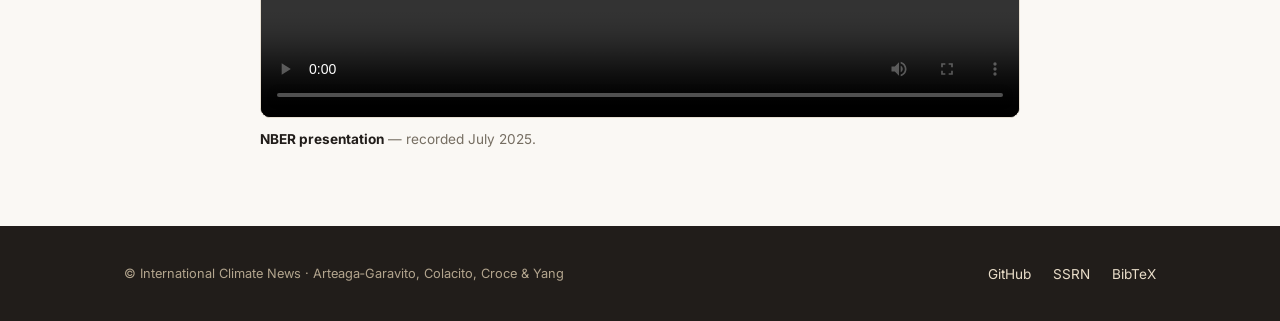
==== commit bdbdd965: "Add website links for all authors Co-Authored-By: Claude Opus 5.5 <noreply@anthropic.com>" ====
--- a/index.html
+++ b/index.html
@@ -70,6 +70,7 @@
         <div class="author-name">María José Arteaga&#8209;Garavito</div>
         <div class="author-role">Mays Business School<br>Texas A&amp;M University</div>
         <div class="author-links">
+          <a href="https://majoarteaga.github.io/" target="_blank" rel="noopener">Website</a> &middot;
           <a href="mailto:maria.arteaga@tamu.edu">Email</a> &middot;
           <a href="https://twitter.com/MajoArteaga">Twitter</a>
         </div>
@@ -80,6 +81,7 @@
         <div class="author-name">Riccardo Colacito</div>
         <div class="author-role">Kenan&#8209;Flagler Business School<br>UNC Chapel Hill &amp; NBER</div>
         <div class="author-links">
+          <a href="https://drric.web.unc.edu/" target="_blank" rel="noopener">Website</a> &middot;
           <a href="mailto:ric@unc.edu">Email</a> &middot;
           <a href="https://twitter.com/RColacito">Twitter</a>
         </div>
@@ -101,6 +103,7 @@
         <div class="author-name">Biao Yang</div>
         <div class="author-role">Shanghai Jiao Tong University</div>
         <div class="author-links">
+          <a href="https://biao-yang-sjtu.github.io/" target="_blank" rel="noopener">Website</a> &middot;
           <a href="mailto:biao.yang@sjtu.edu.cn">Email</a> &middot;
           <a href="https://twitter.com/Biao90">Twitter</a>
         </div>
